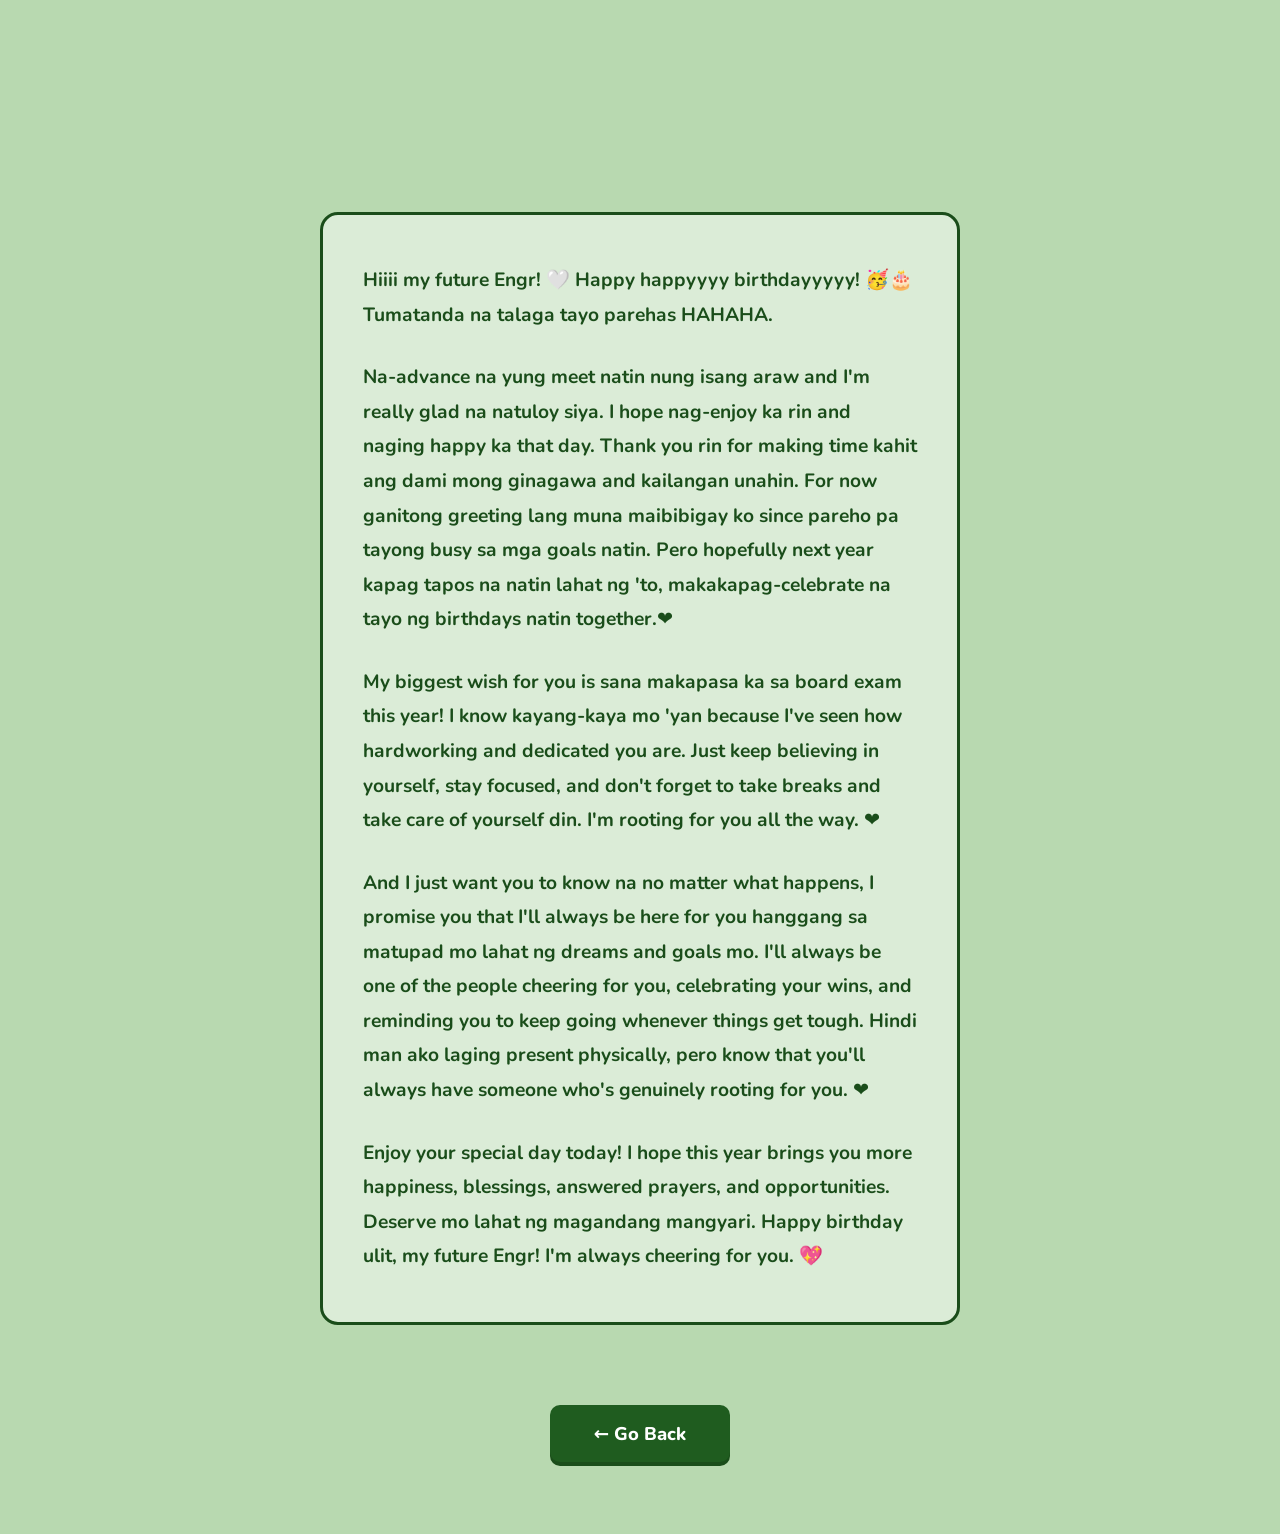
==== message.html @ 066353b2 "Add files via upload" ====
<!DOCTYPE html>
<html lang="en">
<head>
  <meta charset="UTF-8">
  <meta name="viewport" content="width=device-width, initial-scale=1.0">
  <title>A Message For You</title>
  <link rel="preconnect" href="https://fonts.googleapis.com">
  <link rel="preconnect" href="https://fonts.gstatic.com" crossorigin>
  <link href="https://fonts.googleapis.com/css2?family=Nunito:wght@700;800;900&display=swap" rel="stylesheet">
  <link rel="stylesheet" href="styles.css">
</head>
<body data-page="message">
  <div class="frame frame-no-border frame-page-message">
    <main class="page page-content page-message">
      <h1 class="title title-sm">A Special Message 💌</h1>

      <div class="message-card">
        <p>Hiiii my future Engr! 🤍 Happy happyyyy birthdayyyyy! 🥳🎂 Tumatanda na talaga tayo parehas HAHAHA.</p>
        <p>Na-advance na yung meet natin nung isang araw and I'm really glad na natuloy siya. I hope nag-enjoy ka rin and naging happy ka that day. Thank you rin for making time kahit ang dami mong ginagawa and kailangan unahin. For now ganitong greeting lang muna maibibigay ko since pareho pa tayong busy sa mga goals natin. Pero hopefully next year kapag tapos na natin lahat ng 'to, makakapag-celebrate na tayo ng birthdays natin together.❤️</p>
        <p>My biggest wish for you is sana makapasa ka sa board exam this year! I know kayang-kaya mo 'yan because I've seen how hardworking and dedicated you are. Just keep believing in yourself, stay focused, and don't forget to take breaks and take care of yourself din. I'm rooting for you all the way. ❤️</p>
        <p>And I just want you to know na no matter what happens, I promise you that I'll always be here for you hanggang sa matupad mo lahat ng dreams and goals mo. I'll always be one of the people cheering for you, celebrating your wins, and reminding you to keep going whenever things get tough. Hindi man ako laging present physically, pero know that you'll always have someone who's genuinely rooting for you. ❤️</p>
        <p>Enjoy your special day today! I hope this year brings you more happiness, blessings, answered prayers, and opportunities. Deserve mo lahat ng magandang mangyari. Happy birthday ulit, my future Engr! I'm always cheering for you. 💖</p>
      </div>

      <a href="page2.html" class="btn btn-primary btn-back">← Go Back</a>
    </main>
  </div>
  <audio id="message-song" src="offcampus.mp3" loop preload="auto"></audio>
  <script src="audio.js"></script>
</body>
</html>
---- styles.css ----
*,
*::before,
*::after {
  box-sizing: border-box;
  margin: 0;
  padding: 0;
}

:root {
  --bg-mint: #b8d9b0;
  --green-dark: #1a4d1a;
  --green-btn: #1f5c1f;
  --green-btn-hover: #2a7a2a;
  --white: #ffffff;
  --shadow: rgba(26, 77, 26, 0.25);
}

html,
body {
  height: 100%;
}

body {
  font-family: "Nunito", "Segoe UI", system-ui, sans-serif;
  background: var(--bg-mint);
  color: var(--green-dark);
  min-height: 100vh;
  display: flex;
  align-items: center;
  justify-content: center;
  padding: clamp(8px, 2vw, 16px);
}

.frame {
  width: min(720px, 100%);
  min-height: min(900px, calc(100dvh - 24px));
  border: 14px solid var(--green-dark);
  background: var(--bg-mint);
  display: flex;
  align-items: center;
  justify-content: center;
}

.frame-no-border {
  border: none;
}

.frame-page-2 {
  width: min(860px, 100%);
  min-height: min(1000px, calc(100dvh - 24px));
}

.page-2 {
  padding: 72px 56px;
  gap: 80px;
  min-height: 100%;
  justify-content: space-evenly;
}

.page-2 .title-sm {
  font-size: clamp(1.75rem, 5vw, 2.35rem);
}

.page-2 .choice-buttons {
  gap: 56px;
  padding: 32px 0;
}

.page-2 .btn-icon {
  width: 165px;
  height: 165px;
  border-radius: 14px;
}

.page-2 .btn-icon svg {
  width: 90px;
  height: 90px;
}

.page-2 .subtitle {
  font-size: clamp(1.05rem, 3vw, 1.35rem);
  padding-top: 16px;
}

.page {
  width: 100%;
  padding: 48px 32px;
  display: flex;
  flex-direction: column;
  align-items: center;
  justify-content: center;
  text-align: center;
  gap: 36px;
}

.title {
  font-size: clamp(1.6rem, 5vw, 2.2rem);
  font-weight: 900;
  line-height: 1.25;
  letter-spacing: 0.02em;
  text-transform: uppercase;
  color: var(--green-dark);
}

.title-sm {
  font-size: clamp(1.5rem, 4.5vw, 2rem);
  text-transform: none;
}

.subtitle {
  font-size: clamp(1rem, 3vw, 1.25rem);
  font-weight: 800;
  line-height: 1.4;
  max-width: 420px;
}

.page-2 .subtitle {
  max-width: none;
  white-space: nowrap;
}

.cake-wrapper {
  display: flex;
  align-items: center;
  justify-content: center;
}

.cake {
  width: min(280px, 70vw);
  height: auto;
  filter: drop-shadow(0 8px 16px var(--shadow));
}

.choice-buttons {
  display: flex;
  gap: 28px;
  align-items: center;
  justify-content: center;
  flex-wrap: wrap;
}

.btn {
  display: inline-flex;
  align-items: center;
  justify-content: center;
  text-decoration: none;
  border: none;
  cursor: pointer;
  font-family: inherit;
  transition:
    transform 0.2s ease,
    background-color 0.2s ease,
    box-shadow 0.2s ease;
}

.btn-primary {
  background: var(--green-btn);
  color: var(--white);
  font-size: clamp(1rem, 3vw, 1.15rem);
  font-weight: 800;
  padding: 14px 36px;
  border-radius: 10px;
  box-shadow: 0 4px 0 var(--green-dark);
}

.btn-primary:hover {
  background: var(--green-btn-hover);
  transform: translateY(-3px) scale(1.04);
  box-shadow: 0 7px 0 var(--green-dark), 0 10px 20px var(--shadow);
}

.btn-primary:active {
  transform: translateY(1px) scale(1);
  box-shadow: 0 2px 0 var(--green-dark);
}

.btn-icon {
  width: 130px;
  height: 130px;
  background: var(--green-btn);
  color: var(--white);
  border-radius: 12px;
  box-shadow: 0 5px 0 var(--green-dark);
}

.btn-icon svg {
  width: 72px;
  height: 72px;
}

.btn-icon:hover {
  background: var(--green-btn-hover);
  transform: translateY(-4px) scale(1.06);
  box-shadow: 0 9px 0 var(--green-dark), 0 12px 24px var(--shadow);
}

.btn-icon:active {
  transform: translateY(1px) scale(1);
  box-shadow: 0 2px 0 var(--green-dark);
}

/* Content pages */
.page-content {
  gap: 28px;
}

.frame-page-images {
  width: min(920px, 100%);
  min-height: auto;
  margin-top: clamp(24px, 5vh, 48px);
}

.frame-page-message {
  width: min(860px, 100%);
  min-height: auto;
  margin-top: clamp(24px, 5vh, 48px);
}

.page-images {
  padding: clamp(56px, 10vh, 96px) clamp(16px, 4vw, 56px) clamp(32px, 5vw, 64px);
  gap: clamp(28px, 4vw, 56px);
  min-height: auto;
  justify-content: center;
}

.page-images .title-sm {
  font-size: clamp(1.75rem, 5vw, 2.35rem);
}

.photo-grid {
  display: grid;
  grid-template-columns: repeat(2, 1fr);
  gap: 16px;
  width: 100%;
  max-width: 480px;
}

.carousel {
  position: relative;
  width: 100%;
  max-width: min(520px, 90vw);
  display: flex;
  flex-direction: column;
  align-items: center;
  gap: 20px;
}

.carousel-viewport {
  width: 100%;
  overflow: hidden;
  border-radius: 16px;
  box-shadow: 0 6px 20px var(--shadow);
}

.carousel-track {
  display: flex;
  transition: transform 0.45s ease;
}

.carousel-slide {
  flex: 0 0 100%;
  width: 100%;
  aspect-ratio: 4 / 3;
  display: flex;
  align-items: center;
  justify-content: center;
  background: rgba(255, 255, 255, 0.55);
  font-weight: 700;
  font-size: clamp(0.85rem, 2.5vw, 1.1rem);
  color: var(--green-dark);
  overflow: hidden;
}

.carousel-slide img {
  width: 100%;
  height: 100%;
  object-fit: cover;
  display: block;
}

.carousel-btn {
  position: absolute;
  top: 50%;
  transform: translateY(-50%);
  width: 44px;
  height: 44px;
  border: none;
  border-radius: 50%;
  background: var(--green-btn);
  color: var(--white);
  font-size: 1.75rem;
  line-height: 1;
  font-weight: 800;
  cursor: pointer;
  display: flex;
  align-items: center;
  justify-content: center;
  box-shadow: 0 4px 12px var(--shadow);
  transition:
    transform 0.2s ease,
    background-color 0.2s ease;
  z-index: 2;
}

.carousel-btn:hover {
  background: var(--green-btn-hover);
  transform: translateY(-50%) scale(1.08);
}

.carousel-prev {
  left: -12px;
}

.carousel-next {
  right: -12px;
}

.carousel-dots {
  display: flex;
  gap: 10px;
  flex-wrap: wrap;
  justify-content: center;
}

.carousel-dot {
  width: 11px;
  height: 11px;
  border: none;
  border-radius: 50%;
  background: rgba(26, 77, 26, 0.25);
  cursor: pointer;
  padding: 0;
  transition: transform 0.2s ease, background-color 0.2s ease;
}

.carousel-dot.active {
  background: var(--green-dark);
  transform: scale(1.2);
}

.carousel-dot:hover {
  background: var(--green-btn-hover);
}

.photo-placeholder {
  aspect-ratio: 1;
  background: rgba(255, 255, 255, 0.45);
  border: 3px dashed var(--green-dark);
  border-radius: 10px;
  display: flex;
  align-items: center;
  justify-content: center;
  font-weight: 700;
  font-size: 0.85rem;
  padding: 12px;
  opacity: 0.85;
}

.page-images .photo-placeholder,
.carousel-slide.photo-placeholder {
  min-height: 0;
  aspect-ratio: 4 / 3;
  font-size: clamp(0.7rem, 2vw, 1rem);
  border: none;
  background: rgba(255, 255, 255, 0.55);
  border-radius: 14px;
  box-shadow: none;
  padding: 8px;
}

.page-images .btn-back {
  margin-top: 16px;
  padding: 16px 44px;
}

.message-card {
  background: rgba(255, 255, 255, 0.5);
  border: 3px solid var(--green-dark);
  border-radius: 14px;
  padding: 28px 24px;
  max-width: 480px;
  text-align: left;
  line-height: 1.7;
  font-weight: 700;
  font-size: clamp(0.95rem, 2.5vw, 1.05rem);
  margin-top: 600px
}

.page-message {
  padding: clamp(56px, 10vh, 96px) clamp(24px, 5vw, 64px) clamp(40px, 6vw, 72px);
  gap: clamp(36px, 5vw, 64px);
  min-height: auto;
  justify-content: center;
}

.page-message .title-sm {
  font-size: clamp(1.75rem, 5vw, 2.35rem);
}

.page-message .message-card {
  width: 100%;
  max-width: 640px;
  padding: clamp(32px, 5vw, 48px) clamp(28px, 4vw, 40px);
  font-size: clamp(1rem, 2.5vw, 1.2rem);
  line-height: 1.8;
  border-radius: 18px;
}

.page-message .message-card p + p {
  margin-top: clamp(20px, 3vw, 28px);
}

.page-message .btn-back {
  margin-top: 16px;
  padding: 16px 44px;
}

.message-card p + p {
  margin-top: 16px;
}

.btn-back {
  margin-top: 1px;
}

@media (max-width: 768px) {
  body {
    align-items: flex-start;
  }

  .frame,
  .frame-page-2,
  .frame-page-images,
  .frame-page-message {
    min-height: auto;
    width: 100%;
  }

  .page-2 {
    padding: 40px 20px;
    gap: 40px;
    min-height: auto;
    justify-content: center;
  }

  .page-2 .subtitle {
    white-space: normal;
    font-size: clamp(0.95rem, 3.5vw, 1.15rem);
    padding: 0 8px;
  }

  .page-2 .choice-buttons {
    gap: 24px;
    padding: 16px 0;
  }

  .page-2 .btn-icon {
    width: 120px;
    height: 120px;
  }

  .page-2 .btn-icon svg {
    width: 64px;
    height: 64px;
  }

  .carousel {
    max-width: 100%;
    padding: 0 28px;
  }

  .carousel-prev {
    left: 0;
  }

  .carousel-next {
    right: 0;
  }

  .carousel-btn {
    width: 38px;
    height: 38px;
    font-size: 1.5rem;
  }

  .page-images {
    padding-top: clamp(48px, 8vh, 72px);
  }

  .frame-page-images {
    margin-top: clamp(16px, 4vh, 32px);
  }

  .page-message {
    padding: clamp(48px, 8vh, 72px) clamp(20px, 4vw, 32px) clamp(32px, 5vw, 48px);
    gap: clamp(28px, 4vw, 40px);
  }

  .page-message .message-card {
    max-width: 100%;
    padding: 28px 24px;
    font-size: clamp(0.95rem, 3.5vw, 1.1rem);
  }

  .frame-page-message {
    margin-top: clamp(16px, 4vh, 32px);
  }
}

@media (max-width: 480px) {
  .frame {
    border-width: 10px;
    min-height: auto;
  }

  .page {
    padding: 32px 20px;
    gap: 28px;
  }

  .btn-icon {
    width: 110px;
    height: 110px;
  }

  .btn-icon svg {
    width: 60px;
    height: 60px;
  }

  .choice-buttons {
    gap: 20px;
  }

  .page-2 {
    padding: 48px 24px;
    gap: 52px;
  }

  .page-2 .choice-buttons {
    gap: 32px;
    padding: 20px 0;
  }

  .page-2 .btn-icon {
    width: 130px;
    height: 130px;
  }

  .page-2 .btn-icon svg {
    width: 72px;
    height: 72px;
  }
}
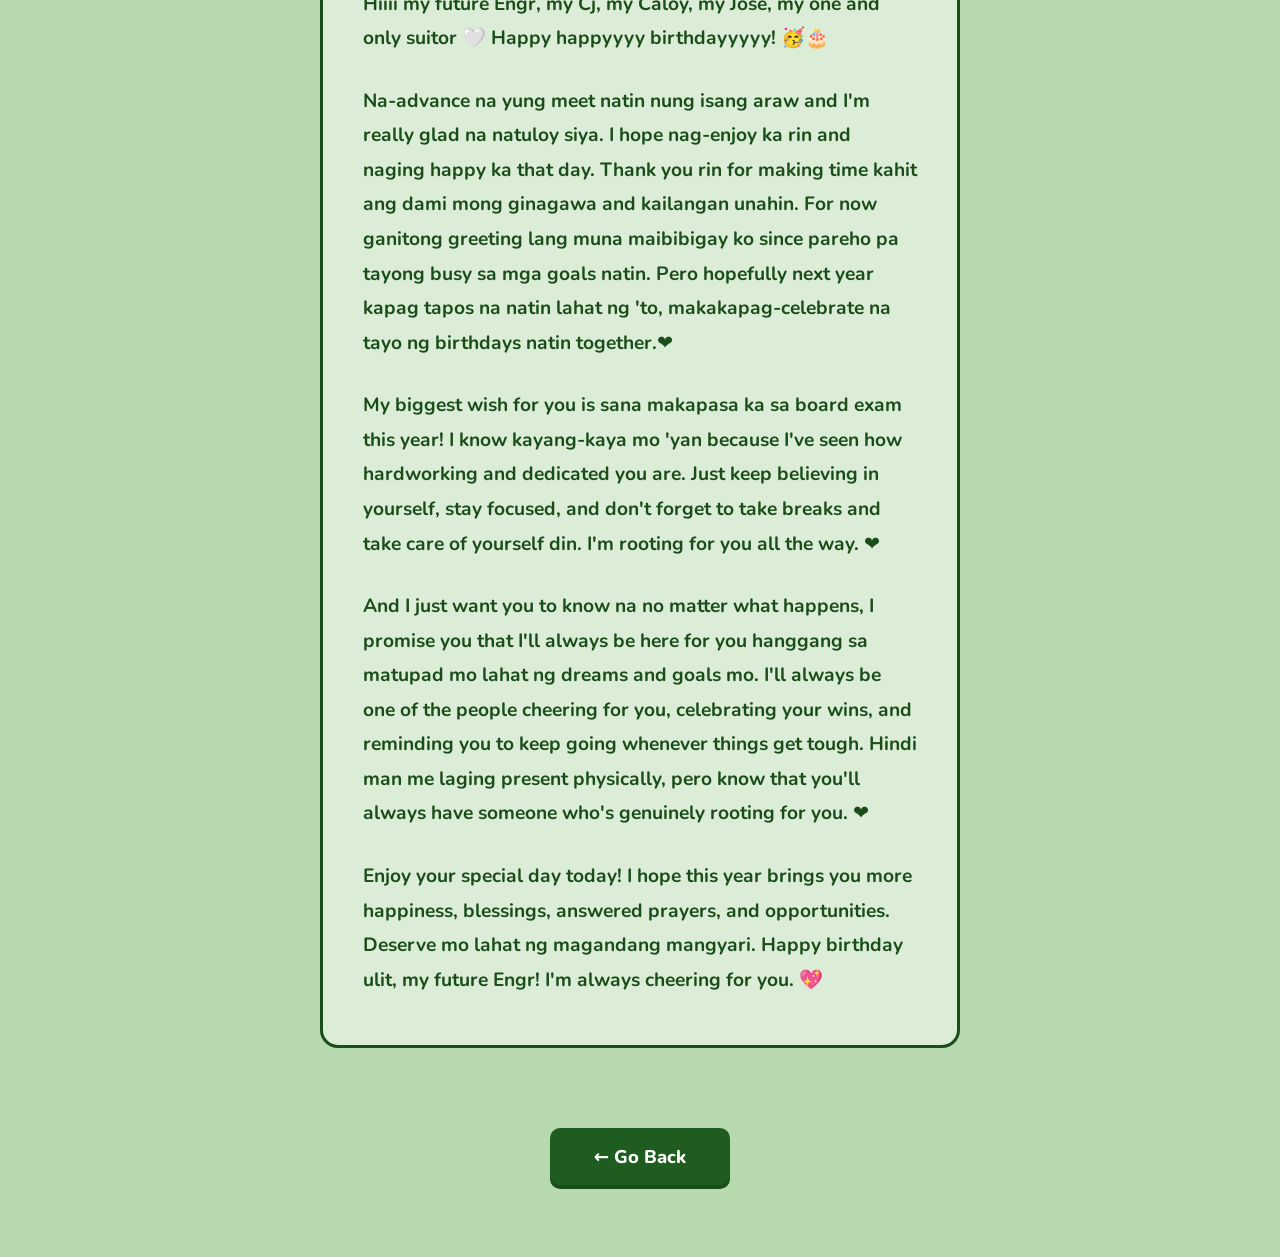
==== commit 1826c3b8: "Update message.html" ====
--- a/message.html
+++ b/message.html
@@ -12,13 +12,13 @@
 <body data-page="message">
   <div class="frame frame-no-border frame-page-message">
     <main class="page page-content page-message">
-      <h1 class="title title-sm">A Special Message 💌</h1>
+      <h1 class="title title-sm">A Special Message for my Special Person💌</h1>
 
       <div class="message-card">
-        <p>Hiiii my future Engr! 🤍 Happy happyyyy birthdayyyyy! 🥳🎂 Tumatanda na talaga tayo parehas HAHAHA.</p>
+        <p>Hiiii my future Engr, my Cj, my Caloy, my Jose, my one and only suitor 🤍 Happy happyyyy birthdayyyyy! 🥳🎂</p>
         <p>Na-advance na yung meet natin nung isang araw and I'm really glad na natuloy siya. I hope nag-enjoy ka rin and naging happy ka that day. Thank you rin for making time kahit ang dami mong ginagawa and kailangan unahin. For now ganitong greeting lang muna maibibigay ko since pareho pa tayong busy sa mga goals natin. Pero hopefully next year kapag tapos na natin lahat ng 'to, makakapag-celebrate na tayo ng birthdays natin together.❤️</p>
         <p>My biggest wish for you is sana makapasa ka sa board exam this year! I know kayang-kaya mo 'yan because I've seen how hardworking and dedicated you are. Just keep believing in yourself, stay focused, and don't forget to take breaks and take care of yourself din. I'm rooting for you all the way. ❤️</p>
-        <p>And I just want you to know na no matter what happens, I promise you that I'll always be here for you hanggang sa matupad mo lahat ng dreams and goals mo. I'll always be one of the people cheering for you, celebrating your wins, and reminding you to keep going whenever things get tough. Hindi man ako laging present physically, pero know that you'll always have someone who's genuinely rooting for you. ❤️</p>
+        <p>And I just want you to know na no matter what happens, I promise you that I'll always be here for you hanggang sa matupad mo lahat ng dreams and goals mo. I'll always be one of the people cheering for you, celebrating your wins, and reminding you to keep going whenever things get tough. Hindi man me laging present physically, pero know that you'll always have someone who's genuinely rooting for you. ❤️</p>
         <p>Enjoy your special day today! I hope this year brings you more happiness, blessings, answered prayers, and opportunities. Deserve mo lahat ng magandang mangyari. Happy birthday ulit, my future Engr! I'm always cheering for you. 💖</p>
       </div>
 
--- a/styles.css
+++ b/styles.css
@@ -383,7 +383,6 @@
   line-height: 1.7;
   font-weight: 700;
   font-size: clamp(0.95rem, 2.5vw, 1.05rem);
-  margin-top: 600px
 }
 
 .page-message {
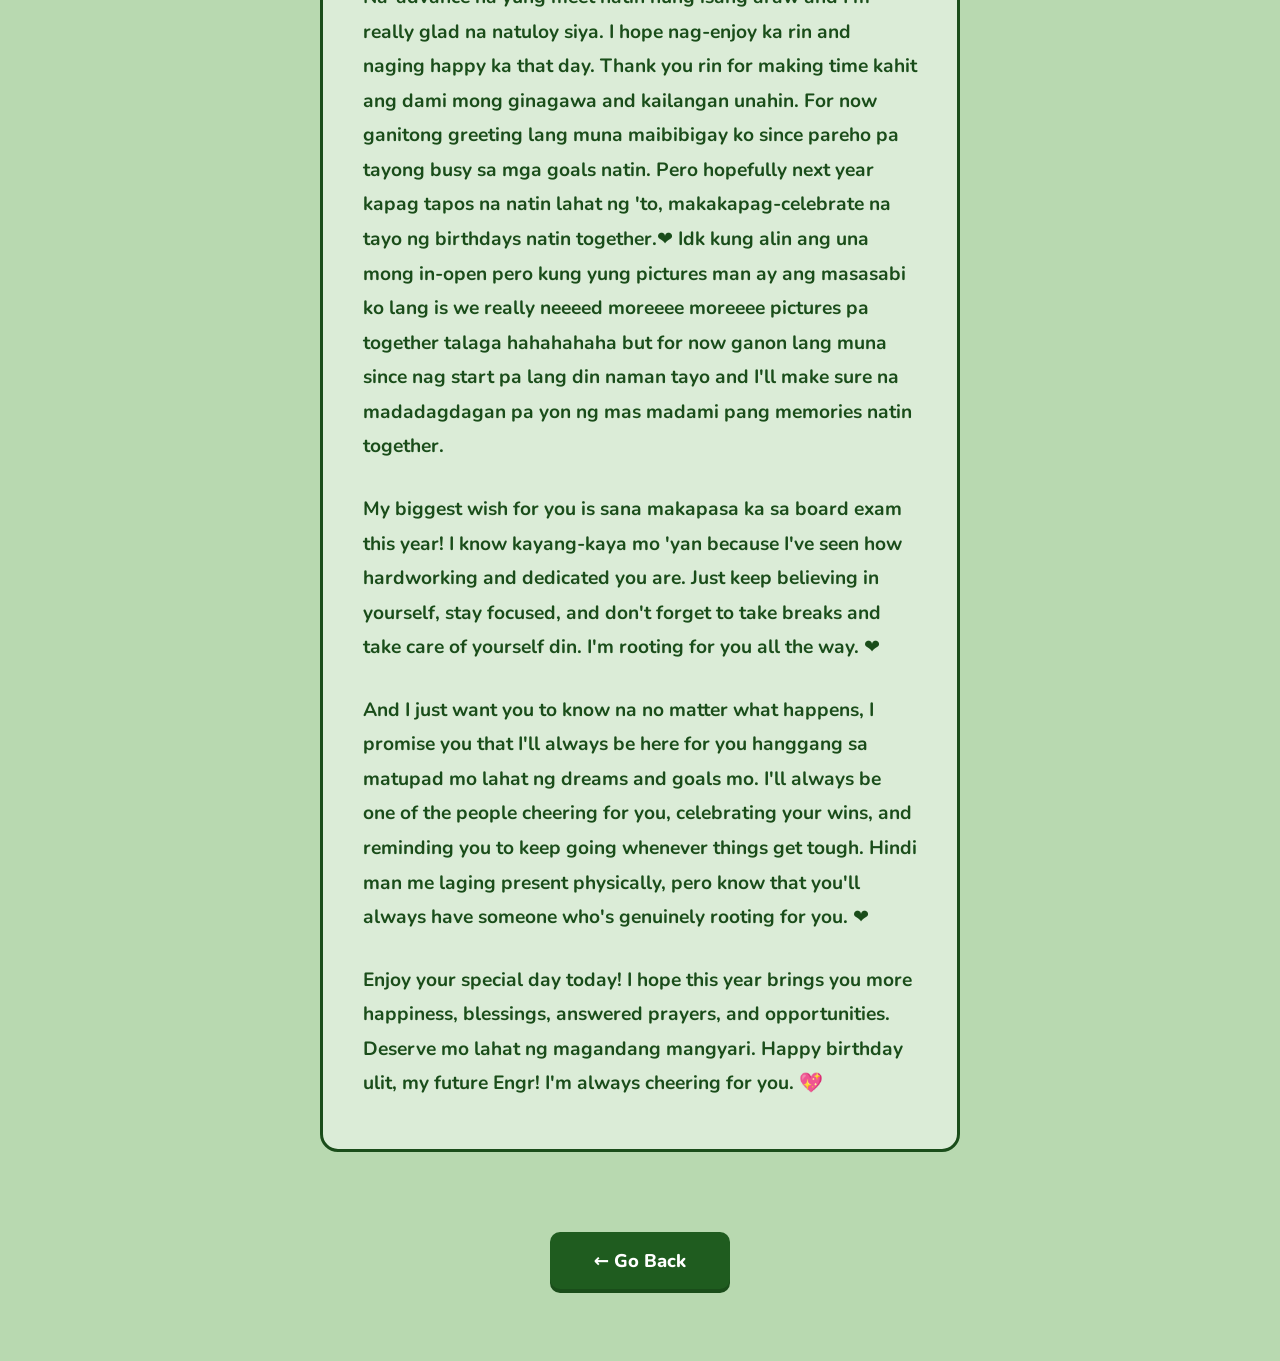
==== commit f3eb53fa: "Update message.html" ====
--- a/message.html
+++ b/message.html
@@ -12,11 +12,11 @@
 <body data-page="message">
   <div class="frame frame-no-border frame-page-message">
     <main class="page page-content page-message">
-      <h1 class="title title-sm">A Special Message for my Special Person💌</h1>
+      <h1 class="title title-sm">A Special Message for A Special Person💌</h1>
 
       <div class="message-card">
         <p>Hiiii my future Engr, my Cj, my Caloy, my Jose, my one and only suitor 🤍 Happy happyyyy birthdayyyyy! 🥳🎂</p>
-        <p>Na-advance na yung meet natin nung isang araw and I'm really glad na natuloy siya. I hope nag-enjoy ka rin and naging happy ka that day. Thank you rin for making time kahit ang dami mong ginagawa and kailangan unahin. For now ganitong greeting lang muna maibibigay ko since pareho pa tayong busy sa mga goals natin. Pero hopefully next year kapag tapos na natin lahat ng 'to, makakapag-celebrate na tayo ng birthdays natin together.❤️</p>
+        <p>Na-advance na yung meet natin nung isang araw and I'm really glad na natuloy siya. I hope nag-enjoy ka rin and naging happy ka that day. Thank you rin for making time kahit ang dami mong ginagawa and kailangan unahin. For now ganitong greeting lang muna maibibigay ko since pareho pa tayong busy sa mga goals natin. Pero hopefully next year kapag tapos na natin lahat ng 'to, makakapag-celebrate na tayo ng birthdays natin together.❤️ Idk kung alin ang una mong in-open pero kung yung pictures man ay ang masasabi ko lang is we really neeeed moreeee moreeee pictures pa together talaga hahahahaha but for now ganon lang muna since nag start pa lang din naman tayo and I'll make sure na madadagdagan pa yon ng mas madami pang memories natin together.</p>
         <p>My biggest wish for you is sana makapasa ka sa board exam this year! I know kayang-kaya mo 'yan because I've seen how hardworking and dedicated you are. Just keep believing in yourself, stay focused, and don't forget to take breaks and take care of yourself din. I'm rooting for you all the way. ❤️</p>
         <p>And I just want you to know na no matter what happens, I promise you that I'll always be here for you hanggang sa matupad mo lahat ng dreams and goals mo. I'll always be one of the people cheering for you, celebrating your wins, and reminding you to keep going whenever things get tough. Hindi man me laging present physically, pero know that you'll always have someone who's genuinely rooting for you. ❤️</p>
         <p>Enjoy your special day today! I hope this year brings you more happiness, blessings, answered prayers, and opportunities. Deserve mo lahat ng magandang mangyari. Happy birthday ulit, my future Engr! I'm always cheering for you. 💖</p>
